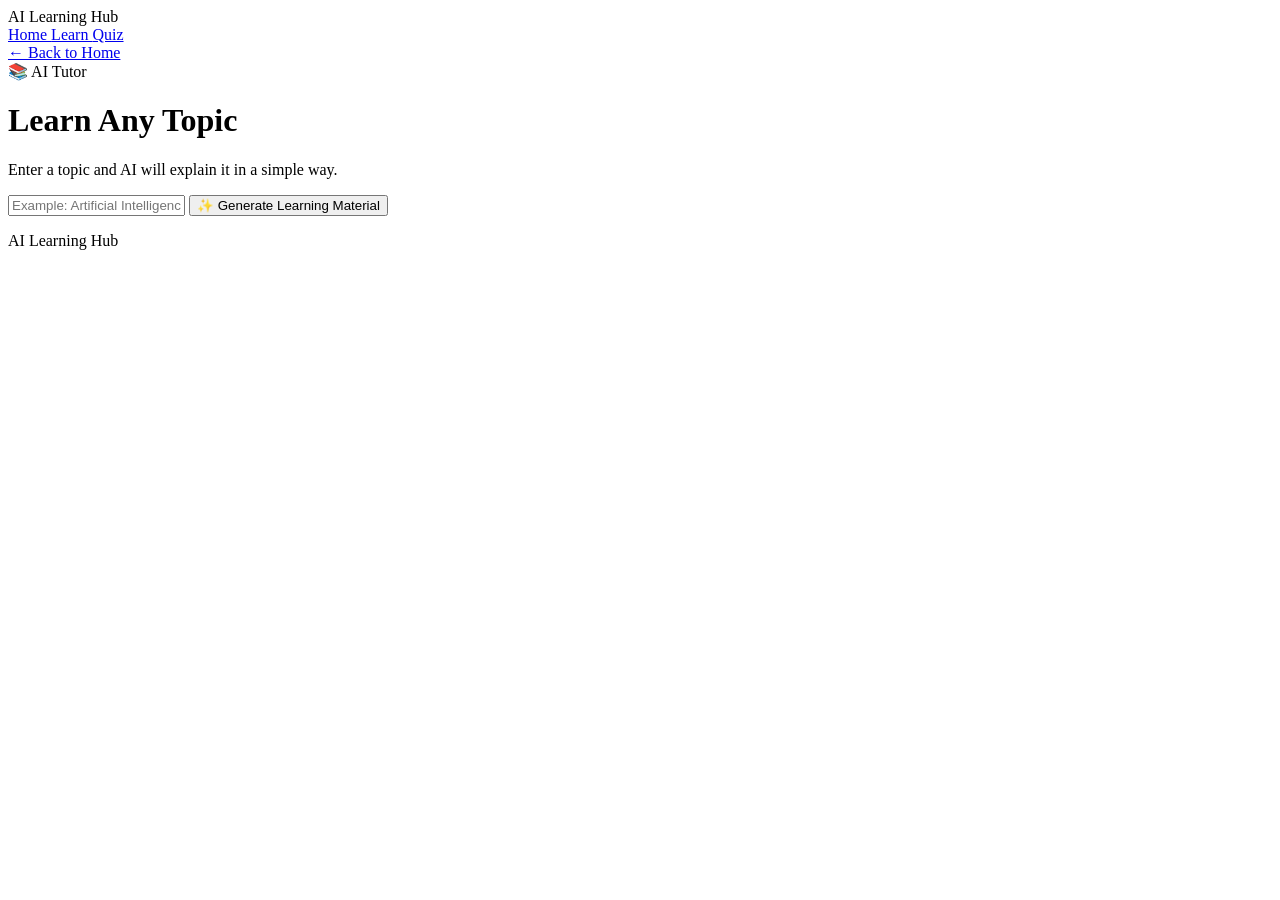
==== templates/learn.html @ cd120855 "Initial AI Learning Quiz project" ====
<!DOCTYPE html>

<html lang="en">

<head>

    <meta charset="UTF-8">

    <meta
        name="viewport"
        content="width=device-width, initial-scale=1.0"
    >

    <title>AI Learning</title>

    <link
        rel="stylesheet"
        href="{{ url_for('static', filename='style.css') }}"
    >

</head>


<body>


<header>

    <div class="logo">
        AI Learning Hub
    </div>


    <nav>

        <a href="/">
            Home
        </a>

        <a href="/learn">
            Learn
        </a>

        <a href="/quiz">
            Quiz
        </a>

    </nav>

</header>


<main class="page">

    <a href="/" class="back-btn">
    ← Back to Home
</a>

    <div class="page-header">

        <div class="badge">
            📚 AI Tutor
        </div>


        <h1>
            Learn Any Topic
        </h1>


        <p>
            Enter a topic and AI will explain it
            in a simple way.
        </p>

    </div>


    <div class="input-box">

        <input
            type="text"
            id="topic"
            placeholder="Example: Artificial Intelligence"
        >


        <button
            class="btn"
            onclick="generateLearning()"
        >
            ✨ Generate Learning Material
        </button>

    </div>


    <div
        id="loading"
        class="loading"
        style="display:none;"
    >
        🤖 AI is preparing your learning material...
    </div>


    <div
        id="learningResult"
    ></div>


</main>


<footer>

    <p>
        AI Learning Hub
    </p>

</footer>


<script>

async function generateLearning() {


    const topic =
        document
        .getElementById("topic")
        .value
        .trim();


    const result =
        document
        .getElementById("learningResult");


    const loading =
        document
        .getElementById("loading");


    if (!topic) {

        alert(
            "Please enter a topic."
        );

        return;

    }


    loading.style.display =
        "block";

    result.innerHTML =
        "";


    try {


        const response =
            await fetch(
                "/generate-learning",
                {

                    method: "POST",

                    headers: {
                        "Content-Type":
                            "application/json"
                    },

                    body: JSON.stringify({
                        topic: topic
                    })

                }
            );


        const data =
            await response.json();


        if (!response.ok) {

            throw new Error(
                data.error ||
                "Learning generation failed."
            );

        }


        const text =
            data.result;


        result.innerHTML = `

            <div class="ai-learning-card">

                <h2 class="topic-title">
                    📚 ${escapeHTML(topic)}
                </h2>


                <div class="ai-output">

                    ${formatLearning(text)}

                </div>


                <div class="learning-actions">

                    <a
                        href="/quiz"
                        class="btn"
                    >
                        🧠 Generate Quiz
                    </a>

                </div>

            </div>

        `;


    }

    catch (error) {


        result.innerHTML = `

            <div class="error-card">

                <h3>
                    ❌ Something went wrong
                </h3>

                <p>
                    ${escapeHTML(
                        error.message
                    )}
                </p>

            </div>

        `;

    }


    finally {

        loading.style.display =
            "none";

    }

}


/* =================================
   FORMAT AI LEARNING
   ================================= */

function formatLearning(text) {


    let html =
        escapeHTML(text);


    html =
        html.replace(
            /💡 SIMPLE EXPLANATION/gi,
            '<div class="ai-section explanation"><h3>💡 Simple Explanation</h3>'
        );


    html =
        html.replace(
            /🔑 KEY POINTS/gi,
            '</div><div class="ai-section keypoints"><h3>🔑 Key Points</h3>'
        );


    html =
        html.replace(
            /🌍 REAL-LIFE EXAMPLE/gi,
            '</div><div class="ai-section example"><h3>🌍 Real-Life Example</h3>'
        );


    html =
        html.replace(
            /📖 IMPORTANT TERMS/gi,
            '</div><div class="ai-section terms"><h3>📖 Important Terms</h3>'
        );


    html =
        html.replace(
            /⚡ QUICK SUMMARY/gi,
            '</div><div class="ai-section summary"><h3>⚡ Quick Summary</h3>'
        );


    html =
        html.replace(
            /✓/g,
            '<br>✓ '
        );


    html =
        html.replace(
            /\n/g,
            '<br>'
        );


    html +=
        '</div>';


    return html;

}


/* =================================
   ESCAPE HTML
   ================================= */

function escapeHTML(text) {

    const div =
        document.createElement(
            "div"
        );

    div.textContent =
        text;

    return div.innerHTML;

}

</script>


</body>

</html>
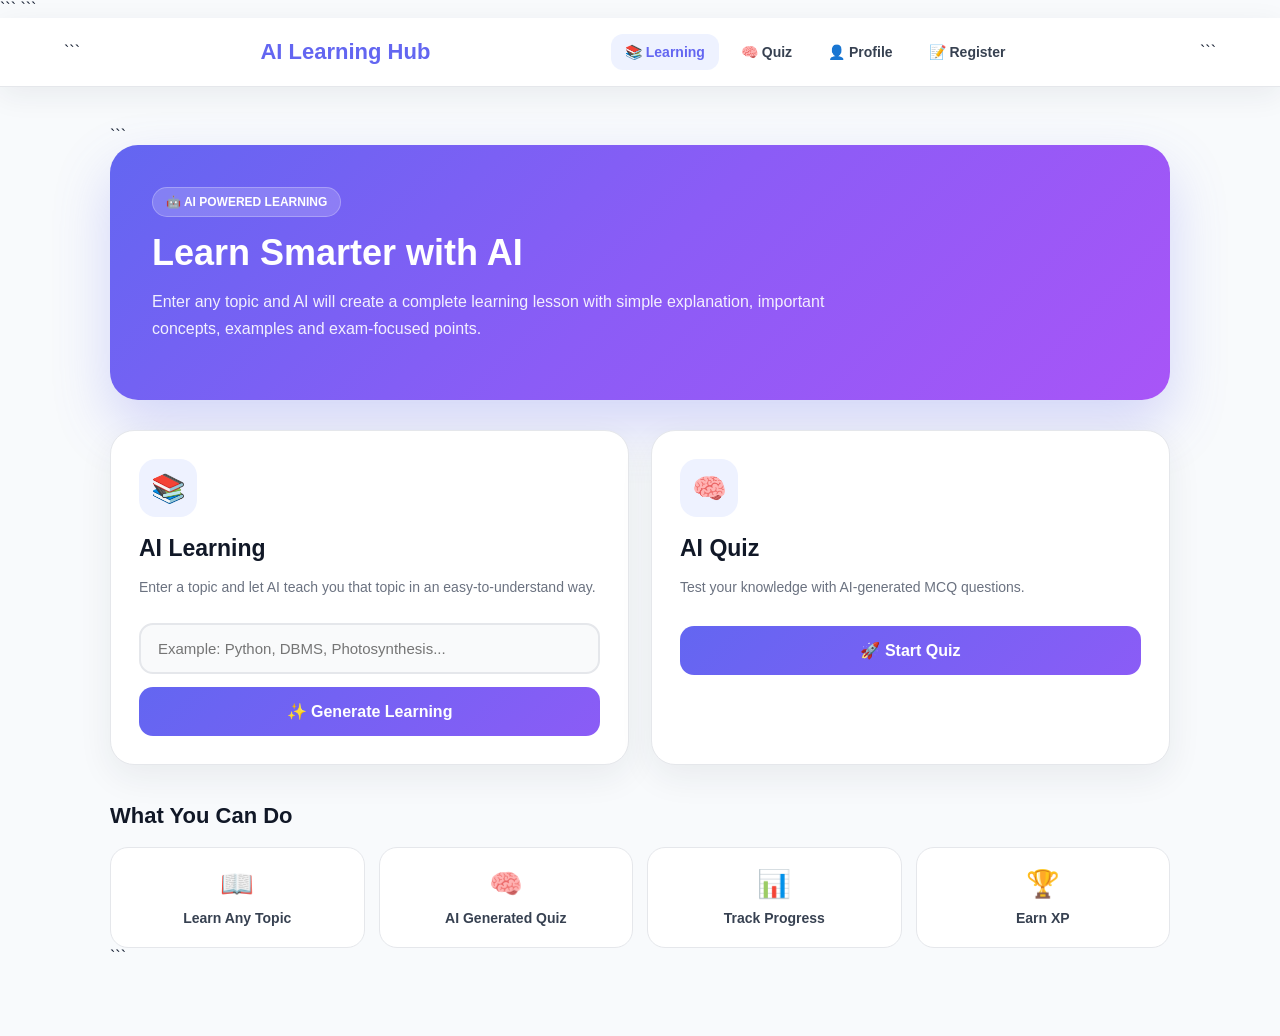
==== commit a02b4c17: "Initial SIH26101 prototype" ====
--- a/templates/learn.html
+++ b/templates/learn.html
@@ -3,128 +3,946 @@
 <html lang="en">
 
 <head>
-
     <meta charset="UTF-8">
 
-    <meta
-        name="viewport"
-        content="width=device-width, initial-scale=1.0"
-    >
-
-    <title>AI Learning</title>
-
-    <link
-        rel="stylesheet"
-        href="{{ url_for('static', filename='style.css') }}"
-    >
+```
+<meta name="viewport" content="width=device-width, initial-scale=1.0">
+
+<title>AI Learning | AI Learning Hub</title>
+
+<link rel="stylesheet"
+      href="{{ url_for('static', filename='style.css') }}">
+
+<style>
+
+    * {
+        box-sizing: border-box;
+    }
+
+    body {
+        margin: 0;
+        font-family: "Segoe UI", Arial, sans-serif;
+        background: #f8fafc;
+        color: #172033;
+        min-height: 100vh;
+    }
+
+    /* NAVBAR */
+
+    header {
+        width: 100%;
+        display: flex;
+        align-items: center;
+        justify-content: space-between;
+        padding: 16px 5%;
+        background: rgba(255,255,255,0.95);
+        backdrop-filter: blur(15px);
+        border-bottom: 1px solid #e5e7eb;
+        box-shadow: 0 8px 30px rgba(31,41,55,0.07);
+        position: sticky;
+        top: 0;
+        z-index: 100;
+    }
+
+    .logo {
+        font-size: 22px;
+        font-weight: 800;
+        color: #6366f1;
+    }
+
+    .navbar {
+        display: flex;
+        gap: 8px;
+        align-items: center;
+    }
+
+    .navbar a {
+        text-decoration: none;
+        color: #374151;
+        font-size: 14px;
+        font-weight: 600;
+        padding: 10px 14px;
+        border-radius: 12px;
+        transition: 0.25s ease;
+    }
+
+    .navbar a:hover,
+    .navbar a.active {
+        color: #6366f1;
+        background: #eef2ff;
+    }
+
+    /* MAIN */
+
+    .learning-container {
+        max-width: 1100px;
+        margin: auto;
+        padding: 40px 20px 70px;
+    }
+
+    /* HERO */
+
+    .learning-hero {
+        padding: 42px;
+        border-radius: 28px;
+        background: linear-gradient(
+            135deg,
+            #6366f1,
+            #8b5cf6,
+            #a855f7
+        );
+        color: white;
+        box-shadow: 0 25px 55px rgba(99,102,241,0.25);
+        margin-bottom: 30px;
+    }
+
+    .hero-badge {
+        display: inline-block;
+        padding: 7px 13px;
+        border-radius: 50px;
+        background: rgba(255,255,255,0.18);
+        border: 1px solid rgba(255,255,255,0.25);
+        font-size: 12px;
+        font-weight: 700;
+        margin-bottom: 15px;
+    }
+
+    .learning-hero h1 {
+        margin: 0;
+        font-size: 36px;
+    }
+
+    .learning-hero p {
+        max-width: 700px;
+        margin-top: 14px;
+        color: rgba(255,255,255,0.9);
+        font-size: 16px;
+        line-height: 1.7;
+    }
+
+    /* INPUT CARDS */
+
+    .learning-grid {
+        display: grid;
+        grid-template-columns: repeat(2, 1fr);
+        gap: 22px;
+    }
+
+    .learning-card {
+        background: white;
+        border: 1px solid #e5e7eb;
+        border-radius: 24px;
+        padding: 28px;
+        box-shadow: 0 12px 35px rgba(31,41,55,0.07);
+    }
+
+    .card-icon {
+        width: 58px;
+        height: 58px;
+        display: flex;
+        align-items: center;
+        justify-content: center;
+        border-radius: 17px;
+        font-size: 28px;
+        background: #eef2ff;
+        margin-bottom: 18px;
+    }
+
+    .learning-card h2 {
+        margin: 0 0 8px;
+        color: #111827;
+        font-size: 23px;
+    }
+
+    .learning-card p {
+        color: #6b7280;
+        line-height: 1.6;
+        font-size: 14px;
+    }
+
+    .topic-input {
+        width: 100%;
+        padding: 15px 17px;
+        border: 2px solid #e5e7eb;
+        border-radius: 14px;
+        font-size: 15px;
+        outline: none;
+        background: #f9fafb;
+        margin-top: 10px;
+    }
+
+    .topic-input:focus {
+        border-color: #6366f1;
+        background: white;
+        box-shadow: 0 0 0 4px rgba(99,102,241,0.1);
+    }
+
+    .generate-btn {
+        width: 100%;
+        margin-top: 13px;
+        padding: 15px;
+        border: none;
+        border-radius: 14px;
+        background: linear-gradient(
+            135deg,
+            #6366f1,
+            #8b5cf6
+        );
+        color: white;
+        font-size: 16px;
+        font-weight: 700;
+        cursor: pointer;
+        transition: 0.25s ease;
+    }
+
+    .generate-btn:hover {
+        transform: translateY(-2px);
+    }
+
+    /* RESULT */
+
+    #result {
+        margin-top: 30px;
+    }
+
+    .result-card {
+        background: white;
+        border-radius: 24px;
+        padding: 30px;
+        border: 1px solid #e5e7eb;
+        box-shadow: 0 15px 40px rgba(31,41,55,0.08);
+    }
+
+    .result-title {
+        color: #111827;
+        font-size: 30px;
+        margin: 0 0 20px;
+    }
+
+    .section-box {
+        margin-top: 20px;
+        padding: 22px;
+        border-radius: 18px;
+        background: #f9fafb;
+        border: 1px solid #e5e7eb;
+    }
+
+    .section-box h3 {
+        margin-top: 0;
+        color: #111827;
+    }
+
+    .summary-text {
+        font-size: 16px;
+        line-height: 1.9;
+        color: #374151;
+    }
+
+    .result-list {
+        margin: 0;
+        padding-left: 24px;
+    }
+
+    .result-list li {
+        margin-bottom: 12px;
+        color: #374151;
+        line-height: 1.7;
+    }
+
+    .example-box {
+        background: #faf5ff;
+    }
+
+    .exam-box {
+        background: #eef2ff;
+    }
+
+    .quiz-box {
+        margin-top: 25px;
+        padding: 24px;
+        border-radius: 20px;
+        background: linear-gradient(
+            135deg,
+            #eef2ff,
+            #f5f3ff
+        );
+    }
+
+    .quiz-box h3 {
+        margin-top: 0;
+    }
+
+    /* FEATURES */
+
+    .features-title {
+        margin: 38px 0 18px;
+        font-size: 22px;
+        color: #111827;
+    }
+
+    .features-grid {
+        display: grid;
+        grid-template-columns: repeat(4, 1fr);
+        gap: 14px;
+    }
+
+    .feature-box {
+        background: white;
+        border: 1px solid #e5e7eb;
+        border-radius: 18px;
+        padding: 20px 15px;
+        text-align: center;
+    }
+
+    .feature-box span {
+        display: block;
+        font-size: 27px;
+        margin-bottom: 9px;
+    }
+
+    .feature-box strong {
+        font-size: 14px;
+        color: #374151;
+    }
+
+    /* LOADING */
+
+    .loading {
+        text-align: center;
+        padding: 20px;
+    }
+
+    .loading-spinner {
+        width: 40px;
+        height: 40px;
+        margin: 0 auto 15px;
+        border: 4px solid #e5e7eb;
+        border-top: 4px solid #6366f1;
+        border-radius: 50%;
+        animation: spin 1s linear infinite;
+    }
+
+    @keyframes spin {
+        to {
+            transform: rotate(360deg);
+        }
+    }
+
+    /* MOBILE */
+
+    @media (max-width: 800px) {
+
+        header {
+            flex-direction: column;
+            gap: 12px;
+        }
+
+        .navbar {
+            flex-wrap: wrap;
+            justify-content: center;
+        }
+
+        .learning-grid {
+            grid-template-columns: 1fr;
+        }
+
+        .learning-hero {
+            padding: 30px 24px;
+        }
+
+        .learning-hero h1 {
+            font-size: 29px;
+        }
+
+        .features-grid {
+            grid-template-columns: repeat(2, 1fr);
+        }
+    }
+
+    @media (max-width: 500px) {
+
+        .features-grid {
+            grid-template-columns: 1fr;
+        }
+
+        .result-card {
+            padding: 22px;
+        }
+
+        .result-title {
+            font-size: 24px;
+        }
+    }
+
+</style>
+```
 
 </head>
 
-
 <body>
 
-
 <header>
 
-    <div class="logo">
-        AI Learning Hub
+```
+<div class="logo">
+    AI Learning Hub
+</div>
+
+<nav class="navbar">
+
+    <a href="/learn" class="active">
+        📚 Learning
+    </a>
+
+    <a href="/quiz">
+        🧠 Quiz
+    </a>
+
+    <a href="/profile">
+        👤 Profile
+    </a>
+
+    <a href="/register">
+        📝 Register
+    </a>
+
+</nav>
+```
+
+</header>
+
+<main class="learning-container">
+
+```
+<!-- HERO -->
+
+<section class="learning-hero">
+
+    <div class="hero-badge">
+        🤖 AI POWERED LEARNING
     </div>
 
-
-    <nav>
-
-        <a href="/">
-            Home
-        </a>
-
-        <a href="/learn">
-            Learn
-        </a>
-
-        <a href="/quiz">
-            Quiz
-        </a>
-
-    </nav>
-
-</header>
-
-
-<main class="page">
-
-    <a href="/" class="back-btn">
-    ← Back to Home
-</a>
-
-    <div class="page-header">
-
-        <div class="badge">
-            📚 AI Tutor
+    <h1>
+        Learn Smarter with AI
+    </h1>
+
+    <p>
+        Enter any topic and AI will create
+        a complete learning lesson with simple
+        explanation, important concepts,
+        examples and exam-focused points.
+    </p>
+
+</section>
+
+
+<!-- INPUT -->
+
+<section class="learning-grid">
+
+
+    <div class="learning-card">
+
+        <div class="card-icon">
+            📚
         </div>
 
-
-        <h1>
-            Learn Any Topic
-        </h1>
-
+        <h2>
+            AI Learning
+        </h2>
 
         <p>
-            Enter a topic and AI will explain it
-            in a simple way.
+            Enter a topic and let AI teach you
+            that topic in an easy-to-understand way.
         </p>
-
-    </div>
-
-
-    <div class="input-box">
 
         <input
             type="text"
             id="topic"
-            placeholder="Example: Artificial Intelligence"
+            class="topic-input"
+            placeholder="Example: Python, DBMS, Photosynthesis..."
         >
 
-
         <button
-            class="btn"
-            onclick="generateLearning()"
-        >
-            ✨ Generate Learning Material
+            class="generate-btn"
+            onclick="generateLearning()">
+
+            ✨ Generate Learning
+
         </button>
 
     </div>
 
 
-    <div
-        id="loading"
-        class="loading"
-        style="display:none;"
-    >
-        🤖 AI is preparing your learning material...
+    <div class="learning-card">
+
+        <div class="card-icon">
+            🧠
+        </div>
+
+        <h2>
+            AI Quiz
+        </h2>
+
+        <p>
+            Test your knowledge with AI-generated
+            MCQ questions.
+        </p>
+
+        <button
+            class="generate-btn"
+            onclick="startQuiz()">
+
+            🚀 Start Quiz
+
+        </button>
+
     </div>
 
 
-    <div
-        id="learningResult"
-    ></div>
-
+</section>
+
+
+<!-- AI RESULT -->
+
+<div id="result"></div>
+
+
+<!-- FEATURES -->
+
+<h2 class="features-title">
+    What You Can Do
+</h2>
+
+
+<section class="features-grid">
+
+    <div class="feature-box">
+        <span>📖</span>
+        <strong>Learn Any Topic</strong>
+    </div>
+
+    <div class="feature-box">
+        <span>🧠</span>
+        <strong>AI Generated Quiz</strong>
+    </div>
+
+    <div class="feature-box">
+        <span>📊</span>
+        <strong>Track Progress</strong>
+    </div>
+
+    <div class="feature-box">
+        <span>🏆</span>
+        <strong>Earn XP</strong>
+    </div>
+
+</section>
+```
 
 </main>
 
-
-<footer>
-
-    <p>
-        AI Learning Hub
-    </p>
-
-</footer>
-
-
 <script>
 
+
 async function generateLearning() {
 
+    const topicInput =
+        document.getElementById("topic");
+
+    const result =
+        document.getElementById("result");
+
+
+    const topic =
+        topicInput.value.trim();
+
+
+    /* CHECK TOPIC */
+
+    if (!topic) {
+
+        result.innerHTML = `
+
+            <div class="result-card">
+
+                <h3>
+                    ⚠️ Topic Required
+                </h3>
+
+                <p>
+                    Please enter a topic first.
+                </p>
+
+            </div>
+
+        `;
+
+        return;
+    }
+
+
+    /* LOADING */
+
+    result.innerHTML = `
+
+        <div class="result-card loading">
+
+            <div class="loading-spinner"></div>
+
+            <h3>
+                🤖 AI is teaching you...
+            </h3>
+
+            <p>
+                Creating a lesson about
+                <strong>
+                    ${escapeHTML(topic)}
+                </strong>
+            </p>
+
+        </div>
+
+    `;
+
+
+    try {
+
+        /* SEND REQUEST TO FLASK */
+
+        const response =
+            await fetch(
+                "/generate-learning",
+                {
+                    method: "POST",
+
+                    headers: {
+                        "Content-Type":
+                            "application/json"
+                    },
+
+                    body: JSON.stringify({
+
+                        topic: topic,
+
+                        language: "English"
+
+                    })
+                }
+            );
+
+
+        /* READ RESPONSE */
+
+        const responseData =
+            await response.json();
+
+
+        console.log(
+            "AI Learning Response:",
+            responseData
+        );
+
+
+        /* CHECK SERVER ERROR */
+
+        if (!response.ok) {
+
+            throw new Error(
+                responseData.error ||
+                responseData.message ||
+                "Server error while generating learning."
+            );
+
+        }
+
+
+        /* CHECK SUCCESS */
+
+        if (!responseData.success) {
+
+            throw new Error(
+                responseData.error ||
+                responseData.message ||
+                "AI could not generate the lesson."
+            );
+
+        }
+
+
+        /* GET AI DATA */
+
+        const learning =
+            responseData.data;
+
+
+        if (!learning) {
+
+            throw new Error(
+                "No learning content was returned by AI."
+            );
+
+        }
+
+
+        /* TITLE */
+
+        const title =
+            learning.title ||
+            topic;
+
+
+        /* SUMMARY */
+
+        const summary =
+            learning.summary ||
+            "No summary was generated.";
+
+
+        /* CONCEPTS */
+
+        const concepts =
+            Array.isArray(learning.concepts)
+            ? learning.concepts
+            : [];
+
+
+        /* EXAMPLES */
+
+        const examples =
+            Array.isArray(learning.examples)
+            ? learning.examples
+            : [];
+
+
+        /* KEY POINTS */
+
+        const keyPoints =
+            Array.isArray(learning.key_points)
+            ? learning.key_points
+            : [];
+
+
+        /* CONCEPT HTML */
+
+        let conceptsHTML = "";
+
+        if (concepts.length > 0) {
+
+            conceptsHTML = `
+
+                <div class="section-box">
+
+                    <h3>
+                        🧠 Important Concepts
+                    </h3>
+
+                    <ul class="result-list">
+
+                        ${concepts.map(
+                            item => `
+                                <li>
+                                    ${escapeHTML(item)}
+                                </li>
+                            `
+                        ).join("")}
+
+                    </ul>
+
+                </div>
+
+            `;
+
+        }
+
+
+        /* EXAMPLES HTML */
+
+        let examplesHTML = "";
+
+        if (examples.length > 0) {
+
+            examplesHTML = `
+
+                <div class="section-box example-box">
+
+                    <h3>
+                        💡 Examples
+                    </h3>
+
+                    <ul class="result-list">
+
+                        ${examples.map(
+                            item => `
+                                <li>
+                                    ${escapeHTML(item)}
+                                </li>
+                            `
+                        ).join("")}
+
+                    </ul>
+
+                </div>
+
+            `;
+
+        }
+
+
+        /* KEY POINTS HTML */
+
+        let keyPointsHTML = "";
+
+        if (keyPoints.length > 0) {
+
+            keyPointsHTML = `
+
+                <div class="section-box exam-box">
+
+                    <h3>
+                        📌 Important Points for Exam
+                    </h3>
+
+                    <ul class="result-list">
+
+                        ${keyPoints.map(
+                            item => `
+                                <li>
+                                    ${escapeHTML(item)}
+                                </li>
+                            `
+                        ).join("")}
+
+                    </ul>
+
+                </div>
+
+            `;
+
+        }
+
+
+        /* DISPLAY COMPLETE LESSON */
+
+        result.innerHTML = `
+
+            <div class="result-card">
+
+
+                <h2 class="result-title">
+
+                    📖 ${escapeHTML(title)}
+
+                </h2>
+
+
+                <!-- SUMMARY -->
+
+                <div class="section-box">
+
+                    <h3>
+                        📚 Simple Explanation
+                    </h3>
+
+                    <p class="summary-text">
+
+                        ${escapeHTML(summary)}
+
+                    </p>
+
+                </div>
+
+
+                <!-- CONCEPTS -->
+
+                ${conceptsHTML}
+
+
+                <!-- EXAMPLES -->
+
+                ${examplesHTML}
+
+
+                <!-- KEY POINTS -->
+
+                ${keyPointsHTML}
+
+
+                <!-- QUIZ -->
+
+                <div class="quiz-box">
+
+                    <h3>
+                        🧠 Ready to Test Yourself?
+                    </h3>
+
+                    <p>
+                        Now take an AI-generated quiz
+                        based on this topic.
+                    </p>
+
+                    <button
+                        class="generate-btn"
+                        onclick="startQuiz()">
+
+                        🚀 Take Quiz on ${escapeHTML(topic)}
+
+                    </button>
+
+                </div>
+
+
+            </div>
+
+        `;
+
+    }
+
+
+    catch (error) {
+
+        console.error(
+            "AI Learning Error:",
+            error
+        );
+
+
+        result.innerHTML = `
+
+            <div class="result-card">
+
+                <h3>
+                    ❌ AI Learning Failed
+                </h3>
+
+                <p>
+                    ${escapeHTML(
+                        error.message
+                    )}
+                </p>
+
+                <p style="
+                    color:#6b7280;
+                    margin-top:12px;
+                ">
+
+                    Please check your Gemini API
+                    connection and Flask terminal.
+
+                </p>
+
+            </div>
+
+        `;
+
+    }
+
+}
+
+
+/* START QUIZ */
+
+function startQuiz() {
 
     const topic =
         document
@@ -133,20 +951,10 @@
         .trim();
 
 
-    const result =
-        document
-        .getElementById("learningResult");
-
-
-    const loading =
-        document
-        .getElementById("loading");
-
-
     if (!topic) {
 
         alert(
-            "Please enter a topic."
+            "Please enter a topic first."
         );
 
         return;
@@ -154,212 +962,53 @@
     }
 
 
-    loading.style.display =
-        "block";
-
-    result.innerHTML =
-        "";
-
-
-    try {
-
-
-        const response =
-            await fetch(
-                "/generate-learning",
-                {
-
-                    method: "POST",
-
-                    headers: {
-                        "Content-Type":
-                            "application/json"
-                    },
-
-                    body: JSON.stringify({
-                        topic: topic
-                    })
-
-                }
-            );
-
-
-        const data =
-            await response.json();
-
-
-        if (!response.ok) {
-
-            throw new Error(
-                data.error ||
-                "Learning generation failed."
-            );
-
-        }
-
-
-        const text =
-            data.result;
-
-
-        result.innerHTML = `
-
-            <div class="ai-learning-card">
-
-                <h2 class="topic-title">
-                    📚 ${escapeHTML(topic)}
-                </h2>
-
-
-                <div class="ai-output">
-
-                    ${formatLearning(text)}
-
-                </div>
-
-
-                <div class="learning-actions">
-
-                    <a
-                        href="/quiz"
-                        class="btn"
-                    >
-                        🧠 Generate Quiz
-                    </a>
-
-                </div>
-
-            </div>
-
-        `;
-
-
-    }
-
-    catch (error) {
-
-
-        result.innerHTML = `
-
-            <div class="error-card">
-
-                <h3>
-                    ❌ Something went wrong
-                </h3>
-
-                <p>
-                    ${escapeHTML(
-                        error.message
-                    )}
-                </p>
-
-            </div>
-
-        `;
-
-    }
-
-
-    finally {
-
-        loading.style.display =
-            "none";
-
-    }
+    window.location.href =
+        "/quiz?topic=" +
+        encodeURIComponent(topic);
 
 }
 
 
-/* =================================
-   FORMAT AI LEARNING
-   ================================= */
-
-function formatLearning(text) {
-
-
-    let html =
-        escapeHTML(text);
-
-
-    html =
-        html.replace(
-            /💡 SIMPLE EXPLANATION/gi,
-            '<div class="ai-section explanation"><h3>💡 Simple Explanation</h3>'
-        );
-
-
-    html =
-        html.replace(
-            /🔑 KEY POINTS/gi,
-            '</div><div class="ai-section keypoints"><h3>🔑 Key Points</h3>'
-        );
-
-
-    html =
-        html.replace(
-            /🌍 REAL-LIFE EXAMPLE/gi,
-            '</div><div class="ai-section example"><h3>🌍 Real-Life Example</h3>'
-        );
-
-
-    html =
-        html.replace(
-            /📖 IMPORTANT TERMS/gi,
-            '</div><div class="ai-section terms"><h3>📖 Important Terms</h3>'
-        );
-
-
-    html =
-        html.replace(
-            /⚡ QUICK SUMMARY/gi,
-            '</div><div class="ai-section summary"><h3>⚡ Quick Summary</h3>'
-        );
-
-
-    html =
-        html.replace(
-            /✓/g,
-            '<br>✓ '
-        );
-
-
-    html =
-        html.replace(
-            /\n/g,
-            '<br>'
-        );
-
-
-    html +=
-        '</div>';
-
-
-    return html;
+/* SAFE HTML */
+
+function escapeHTML(text) {
+
+    const div =
+        document.createElement("div");
+
+
+    div.textContent =
+        text === null ||
+        text === undefined
+            ? ""
+            : String(text);
+
+
+    return div.innerHTML;
 
 }
 
 
-/* =================================
-   ESCAPE HTML
-   ================================= */
-
-function escapeHTML(text) {
-
-    const div =
-        document.createElement(
-            "div"
-        );
-
-    div.textContent =
-        text;
-
-    return div.innerHTML;
-
-}
+/* ENTER KEY SUPPORT */
+
+document
+    .getElementById("topic")
+    .addEventListener(
+        "keydown",
+        function(event) {
+
+            if (event.key === "Enter") {
+
+                generateLearning();
+
+            }
+
+        }
+    );
+
 
 </script>
 
-
 </body>
 
-</html>+</html>
